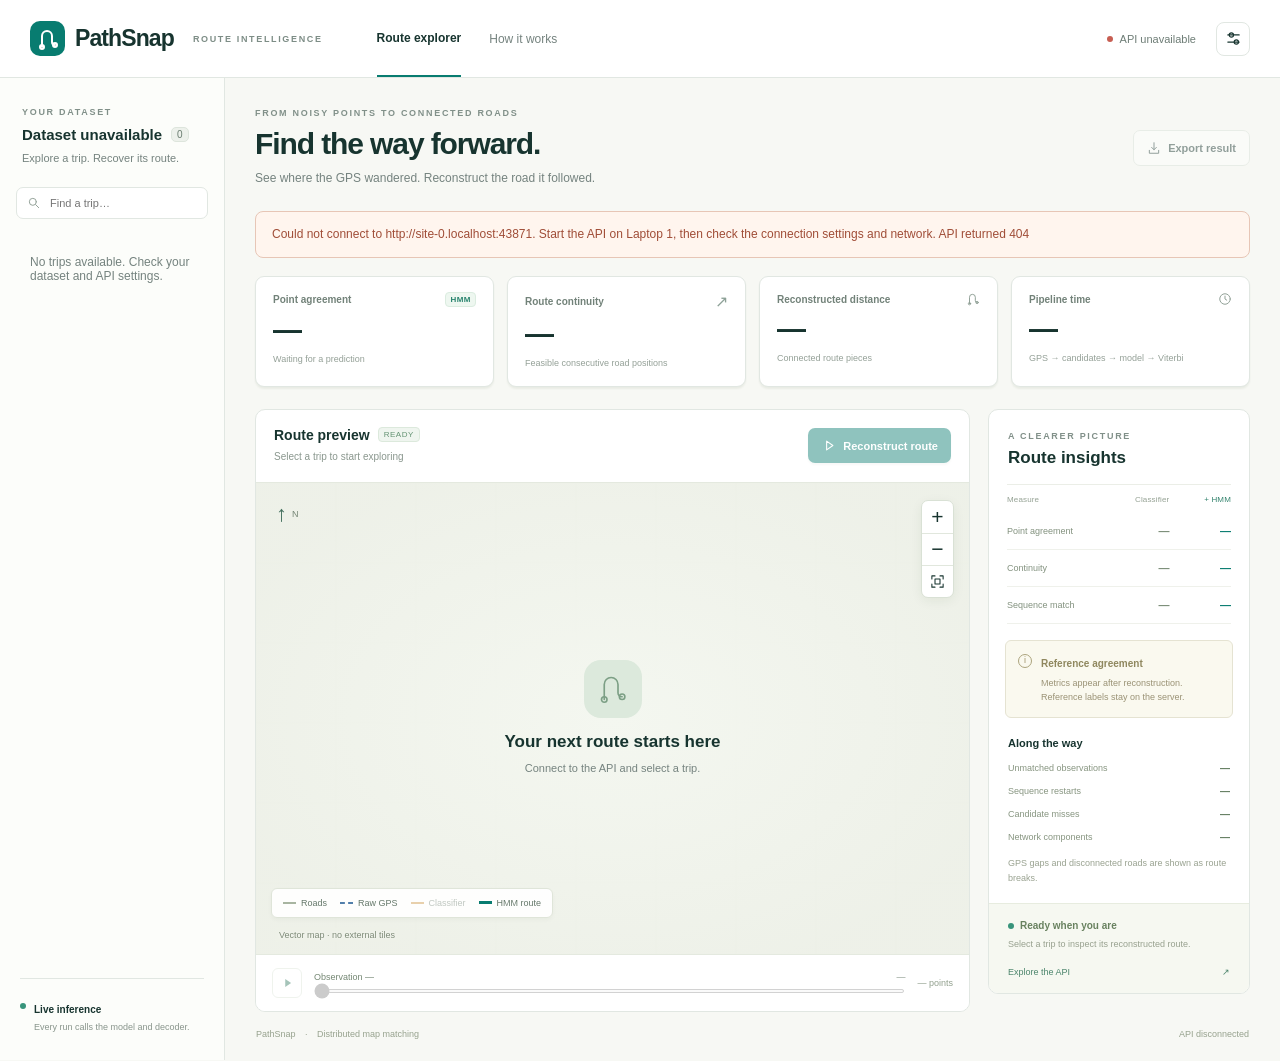
==== ui/index.html @ 2a078d58 "Initialize PathSnap project workspace" ====
<!doctype html>
<html lang="en">
<head>
  <meta charset="utf-8"><meta name="viewport" content="width=device-width,initial-scale=1">
  <meta name="description" content="PathSnap reconstructs road routes from noisy GPS observations.">
  <title>PathSnap · Route explorer</title>
  <link rel="icon" href="data:image/svg+xml,%3Csvg xmlns='http://www.w3.org/2000/svg' viewBox='0 0 40 40'%3E%3Crect width='40' height='40' rx='10' fill='%230b776f'/%3E%3Cpath d='M11 29V18a7 7 0 0 1 14 0v5a4 4 0 0 0 4 4' fill='none' stroke='white' stroke-width='4'/%3E%3C/svg%3E">
  <link rel="stylesheet" href="styles.css">
  <script src="app.js" defer></script>
</head>
<body>
<svg class="symbols" xmlns="http://www.w3.org/2000/svg"><defs>
  <symbol id="i-route" viewBox="0 0 24 24"><path d="M6 20V9a5 5 0 0 1 10 0v6a3 3 0 0 0 3 3"/><circle cx="6" cy="20" r="2"/><circle cx="19" cy="18" r="2"/></symbol>
  <symbol id="i-play" viewBox="0 0 24 24"><path d="m9 5 10 7-10 7Z"/></symbol>
  <symbol id="i-fit" viewBox="0 0 24 24"><path d="M8 3H3v5m13-5h5v5M3 16v5h5m8 0h5v-5M8 8h8v8H8Z"/></symbol>
  <symbol id="i-down" viewBox="0 0 24 24"><path d="M12 3v12m-4-4 4 4 4-4M4 16v5h16v-5"/></symbol>
  <symbol id="i-settings" viewBox="0 0 24 24"><path d="M4 7h16M4 17h16"/><circle cx="9" cy="7" r="3"/><circle cx="16" cy="17" r="3"/></symbol>
  <symbol id="i-arrow" viewBox="0 0 24 24"><path d="M5 12h14m-5-5 5 5-5 5"/></symbol>
  <symbol id="i-search" viewBox="0 0 24 24"><circle cx="10" cy="10" r="6"/><path d="m15 15 5 5"/></symbol>
  <symbol id="i-clock" viewBox="0 0 24 24"><circle cx="12" cy="12" r="9"/><path d="M12 7v5l3 2"/></symbol>
  <symbol id="i-pin" viewBox="0 0 24 24"><path d="M19 10c0 5-7 11-7 11S5 15 5 10a7 7 0 0 1 14 0Z"/><circle cx="12" cy="10" r="2"/></symbol>
</defs></svg>
<header class="topbar">
  <a class="brand" href="./" aria-label="PathSnap home"><span class="brand-mark"><svg><use href="#i-route"/></svg></span>PathSnap<span class="brand-tag">ROUTE INTELLIGENCE</span></a>
  <nav aria-label="Main navigation"><span class="nav-current">Route explorer</span><button class="text-button" id="how-button">How it works</button></nav>
  <div class="header-right"><span class="connection" id="connection"><i></i>Connecting</span><button class="icon-button" id="settings-button" aria-label="API connection settings"><svg><use href="#i-settings"/></svg></button></div>
</header>
<div class="app-shell">
  <aside class="sidebar">
    <div class="sidebar-top"><div class="eyebrow">YOUR DATASET</div><div class="sidebar-title"><h2 id="partition-title">Student testing</h2><span class="count-pill" id="trip-count">—</span></div><p>Explore a trip. Recover its route.</p></div>
    <label class="search"><svg><use href="#i-search"/></svg><input id="trip-search" type="search" placeholder="Find a trip…" aria-label="Find a trip"></label>
    <div class="trip-list" id="trip-list" aria-label="Trips"><div class="list-empty">Connecting to the API…</div></div>
    <div class="sidebar-bottom"><span class="tiny-dot"></span><div><strong>Live inference</strong><p>Every run calls the model and decoder.</p></div></div>
  </aside>
  <main>
    <div class="page-heading"><div><div class="eyebrow">FROM NOISY POINTS TO CONNECTED ROADS</div><h1>Find the way forward.</h1><p>See where the GPS wandered. Reconstruct the road it followed.</p></div><button class="secondary" id="export-button" disabled><svg><use href="#i-down"/></svg>Export result</button></div>
    <div class="mobile-trip"><label for="trip-select">Trip</label><select id="trip-select"></select></div>
    <div class="error-banner" id="error" role="alert" hidden></div>
    <section class="stats-grid" aria-label="Trip metrics">
      <article class="stat"><div class="stat-label">Point agreement <span class="stat-tag">HMM</span></div><div class="stat-value" id="metric-accuracy">—</div><div class="stat-note" id="metric-accuracy-note">Waiting for a prediction</div></article>
      <article class="stat"><div class="stat-label">Route continuity <span class="metric-icon">↗</span></div><div class="stat-value" id="metric-continuity">—</div><div class="stat-note">Feasible consecutive road positions</div></article>
      <article class="stat"><div class="stat-label">Reconstructed distance <svg><use href="#i-route"/></svg></div><div class="stat-value" id="metric-distance">—</div><div class="stat-note" id="metric-distance-note">Connected route pieces</div></article>
      <article class="stat"><div class="stat-label">Pipeline time <svg><use href="#i-clock"/></svg></div><div class="stat-value" id="metric-time">—</div><div class="stat-note">GPS → candidates → model → Viterbi</div></article>
    </section>
    <section class="workspace">
      <div class="map-panel">
        <div class="panel-heading"><div><div class="map-title"><h2 id="map-title">Route preview</h2><span class="chip" id="map-chip">READY</span></div><p id="map-subtitle">Select a trip to start exploring</p></div><button class="primary" id="run-button" disabled><svg><use href="#i-play"/></svg><span>Reconstruct route</span></button></div>
        <div class="map-area" id="map-area">
          <canvas id="map" tabindex="0" aria-label="Interactive route map. Drag to pan. Use mouse wheel or plus and minus buttons to zoom. Arrow keys pan; plus and minus keys zoom."></canvas>
          <div class="map-empty" id="map-empty"><span class="empty-mark"><svg><use href="#i-route"/></svg></span><h3>Your next route starts here</h3><p>Connect to the API and select a trip.</p></div>
          <div class="map-controls"><button aria-label="Zoom in" id="zoom-in">+</button><button aria-label="Zoom out" id="zoom-out">−</button><button aria-label="Fit route to view" id="fit-button"><svg><use href="#i-fit"/></svg></button></div>
          <div class="north"><span>↑</span>N</div>
          <div class="map-legend"><label><input id="layer-roads" type="checkbox" checked><span class="legend-line roads"></span>Roads</label><label><input id="layer-gps" type="checkbox" checked><span class="legend-line gps"></span>Raw GPS</label><label><input id="layer-classifier" type="checkbox"><span class="legend-line classifier"></span>Classifier</label><label><input id="layer-hmm" type="checkbox" checked><span class="legend-line hmm"></span>HMM route</label></div>
          <div class="map-scale" id="map-scale">Vector map · no external tiles</div><div class="map-tooltip" id="map-tooltip" hidden></div>
          <div class="busy-overlay" id="busy" hidden><div class="spinner"></div><strong>Reconstructing the route</strong><span>Matching GPS observations to the road network…</span></div>
        </div>
        <div class="timeline"><button class="play-toggle" id="play-button" aria-label="Play trajectory" disabled><svg><use href="#i-play"/></svg></button><div class="timeline-body"><div class="timeline-label"><strong id="observation-label">Observation —</strong><span id="observation-time">—</span></div><input id="timeline" type="range" min="0" max="0" value="0" aria-label="GPS observation" disabled></div><span class="timeline-total" id="timeline-total">— points</span></div>
      </div>
      <aside class="insights">
        <div class="insight-heading"><div class="eyebrow">A CLEARER PICTURE</div><h2>Route insights</h2></div>
        <div class="comparison-heading"><span>Measure</span><span>Classifier</span><span>+ HMM</span></div>
        <div class="comparison-row"><span>Point agreement</span><strong id="compare-classifier">—</strong><strong id="compare-hmm">—</strong></div>
        <div class="comparison-row"><span>Continuity</span><strong id="continuity-classifier">—</strong><strong id="continuity-hmm">—</strong></div>
        <div class="comparison-row"><span>Sequence match</span><strong id="sequence-classifier">—</strong><strong id="sequence-hmm">—</strong></div>
        <div class="label-notice" id="label-notice"><span class="notice-icon">i</span><div><strong>Reference agreement</strong><p id="label-notice-text">Metrics appear after reconstruction. Reference labels stay on the server.</p></div></div>
        <div class="quality"><h3>Along the way</h3><div><span>Unmatched observations</span><strong id="unmatched">—</strong></div><div><span>Sequence restarts</span><strong id="resets">—</strong></div><div><span>Candidate misses</span><strong id="miss-rate">—</strong></div><div><span>Network components</span><strong id="components">—</strong></div><p id="break-notice">GPS gaps and disconnected roads are shown as route breaks.</p></div>
        <div class="run-info"><div><span class="tiny-dot"></span><strong id="run-state">Ready when you are</strong></div><p id="run-info-text">Select a trip to inspect its reconstructed route.</p><a id="api-docs" href="/docs" target="_blank" rel="noopener">Explore the API <span>↗</span></a></div>
      </aside>
    </section>
    <footer><span>PathSnap <b>·</b> Distributed map matching</span><span id="footer-mode">Development dataset · server-side references</span></footer>
  </main>
</div>
<dialog id="settings-dialog"><form id="settings-form"><div class="eyebrow">TWO LAPTOPS. ONE ROUTE.</div><h2>Connect to your API</h2><p>Enter the address of Laptop 1. Keep the API running there while using this interface on Laptop 2.</p><label for="api-url">API address</label><input id="api-url" type="url" required placeholder="http://192.168.1.10:8000"><p class="dialog-help">For a local run, use http://127.0.0.1:8000.</p><div class="dialog-actions"><button type="button" class="secondary" id="settings-cancel">Cancel</button><button type="submit" class="primary">Connect <svg><use href="#i-arrow"/></svg></button></div></form></dialog>
<dialog id="how-dialog"><div class="eyebrow">THE PATHSNAP PIPELINE</div><h2>A route is more than a nearest road.</h2><p>GPS measurements can drift onto parallel streets or jump between disconnected roads. PathSnap considers nearby road positions, scores them with a trained classifier, then uses directed road connectivity and movement to reconstruct a coherent sequence.</p><ol><li><strong>Find candidates</strong><span>Nearby directed road segments for each GPS point.</span></li><li><strong>Score the fit</strong><span>Distance, direction, motion and road context.</span></li><li><strong>Connect the route</strong><span>HMM/Viterbi balances those scores with feasible travel.</span></li></ol><p>Large gaps and impossible transitions create visible breaks. Aggregate reference metrics are computed separately on the server.</p><button class="primary" id="how-close">Back to exploring <svg><use href="#i-arrow"/></svg></button></dialog>
<div class="sr-only" id="live-status" aria-live="polite"></div>
</body></html>
---- ui/styles.css ----
:root{--ink:#17342f;--muted:#75837f;--teal:#087c70;--teal-light:#eaf4f0;--border:#e1e7e2;--paper:#f7f8f4;--blue:#527fab;--amber:#c98d34;font-family:Inter,"Segoe UI",Arial,sans-serif;color:var(--ink);background:var(--paper);font-synthesis:none}
*{box-sizing:border-box}body{margin:0}button,input,select{font:inherit}button,a,input,select{-webkit-tap-highlight-color:transparent}button{cursor:pointer}button:disabled{opacity:.45;cursor:default}button:focus-visible,a:focus-visible,input:focus-visible,select:focus-visible,canvas:focus-visible{outline:3px solid #26a79e;outline-offset:3px}svg{width:20px;height:20px;fill:none;stroke:currentColor;stroke-width:1.7;stroke-linecap:round;stroke-linejoin:round;flex-shrink:0}.symbols{display:none}a{color:inherit;text-decoration:none}button{border:0;background:none;color:inherit}h1,h2,h3,p{margin:0}h2{font-size:16px}p{line-height:1.6}.topbar{height:78px;display:flex;align-items:center;gap:54px;padding:0 30px;background:#fff;border-bottom:1px solid var(--border)}.brand{display:flex;align-items:center;gap:10px;font-size:23px;font-weight:750;letter-spacing:-.9px}.brand-mark{width:35px;height:35px;border-radius:10px;background:var(--teal);color:#fff;display:grid;place-items:center}.brand-mark svg{width:24px;height:24px;stroke-width:2}.brand-tag{font-size:9px;letter-spacing:1.65px;color:#7d8d86;font-weight:650;margin-left:9px}.topbar nav{height:100%;display:flex;align-items:center;gap:28px;font-size:12px}.nav-current{align-self:stretch;display:flex;align-items:center;border-bottom:2px solid var(--teal);font-weight:650}.text-button{color:var(--muted);padding:10px 0}.header-right{margin-left:auto;display:flex;align-items:center;gap:20px}.connection{display:flex;align-items:center;gap:7px;color:#6e7d76;font-size:11px}.connection i,.tiny-dot{width:6px;height:6px;display:inline-block;border-radius:50%;background:#93a09b;flex-shrink:0}.connection.online i,.tiny-dot{background:#38947b}.connection.offline i{background:#c75e52}.icon-button{border:1px solid var(--border);border-radius:8px;width:34px;height:34px;display:grid;place-items:center}.icon-button svg{width:17px;height:17px}.app-shell{display:flex;min-height:calc(100vh - 78px)}.sidebar{width:225px;flex-shrink:0;background:#fcfdfa;border-right:1px solid var(--border);display:flex;flex-direction:column}.sidebar-top{padding:29px 22px 19px}.eyebrow{font-size:9px;letter-spacing:1.7px;font-weight:650;color:#819089}.sidebar-title{display:flex;align-items:center;gap:9px;margin-top:9px}.sidebar-title h2{font-size:15px}.count-pill{font-size:10px;background:#edf1eb;border:1px solid #dde5dc;border-radius:5px;padding:1px 5px;color:#6a7d70}.sidebar-top p{font-size:11px;color:var(--muted);margin-top:7px}.search{margin:0 16px 16px;display:flex;align-items:center;gap:7px;border:1px solid var(--border);border-radius:7px;padding:8px 10px;background:#fff}.search svg{width:14px;height:14px;color:#94a299}.search input{border:0;outline:0;width:100%;min-width:0;background:transparent;font-size:11px;color:var(--ink)}.trip-list{padding:0 10px 18px;max-height:calc(100vh - 335px);overflow-y:auto;scrollbar-width:thin}.trip-button{display:flex;align-items:center;text-align:left;width:100%;padding:12px 11px;border-radius:8px;margin-bottom:5px;border:1px solid transparent;gap:10px}.trip-button:hover{background:#f0f4ed}.trip-button.selected{background:#e7f1e9;border-color:#d5e5d7}.trip-number{width:31px;height:33px;border:1px solid #dce5db;border-radius:7px;display:grid;place-items:center;font-size:11px;color:#7b8d80;background:#f6f8f2}.selected .trip-number{color:#10776a;border-color:#c0d8c3;background:#f4fbf4}.trip-text{display:flex;flex-direction:column;gap:4px}.trip-text strong{font-size:12px;font-weight:650}.trip-text span{font-size:9px;color:#89958c}.trip-arrow{margin-left:auto;color:#53856e;font-size:15px}.sidebar-bottom{margin:auto 20px 25px;padding-top:20px;border-top:1px solid var(--border);display:flex;gap:8px;align-items:flex-start}.sidebar-bottom .tiny-dot{margin-top:4px}.sidebar-bottom strong{font-size:10px}.sidebar-bottom p{font-size:9px;color:#89958c;margin-top:3px}.list-empty{padding:20px;font-size:12px;color:var(--muted)}main{padding:30px 30px 0;flex:1;min-width:0;max-width:1900px}.page-heading{display:flex;align-items:center;justify-content:space-between;gap:20px;margin-bottom:23px}.page-heading h1{font-size:30px;letter-spacing:-1.1px;font-weight:620;line-height:1.3;margin:6px 0}.page-heading p{font-size:12px;color:var(--muted)}.primary,.secondary{display:inline-flex;align-items:center;justify-content:center;gap:7px;border-radius:7px;padding:10px 13px;font-size:11px;font-weight:600;white-space:nowrap}.primary{background:var(--teal);color:white;box-shadow:0 2px 2px #103a2510}.primary:hover:not(:disabled){background:#07695e}.primary svg{width:15px;height:15px}.secondary{background:#fff;border:1px solid #d8e1d8}.secondary svg{width:14px;height:14px}.secondary:hover:not(:disabled){background:#f0f5ee}.stats-grid{display:grid;grid-template-columns:repeat(4,minmax(0,1fr));gap:13px;margin-bottom:22px}.stat{background:white;border:1px solid var(--border);border-radius:9px;padding:15px 17px;box-shadow:0 2px 2px #203d1710}.stat-label{display:flex;align-items:center;justify-content:space-between;font-size:10px;font-weight:550;color:#728279;gap:5px}.stat-label svg{width:14px;height:14px;color:#91a197}.stat-tag{font-size:8px;letter-spacing:.5px;color:#27836d;background:#eef7f0;border:1px solid #dbece0;border-radius:4px;padding:2px 4px}.stat-value{font-size:29px;letter-spacing:-1px;font-weight:600;margin-top:7px;min-height:35px}.stat-value small{font-size:13px;font-weight:450;letter-spacing:0;margin-left:3px;color:#84938a}.stat-note{font-size:9px;line-height:1.5;color:#94a097;margin-top:4px}.metric-icon{font-size:16px;color:#8da197}.workspace{display:grid;grid-template-columns:minmax(0,1fr) 262px;gap:18px;align-items:start}.map-panel{background:#fff;border:1px solid var(--border);border-radius:10px;overflow:hidden}.panel-heading{display:flex;justify-content:space-between;align-items:center;padding:17px 18px;gap:10px}.map-title{display:flex;align-items:center;gap:8px}.map-title h2{font-size:14px;font-weight:650}.chip{font-size:8px;letter-spacing:.5px;background:#eff5ef;color:#659474;border:1px solid #dce9dc;border-radius:4px;padding:2px 5px}.panel-heading p{font-size:10px;margin-top:6px;color:#8a978e}.map-area{height:max(365px,calc(100vh - 427px));min-height:365px;max-height:720px;position:relative;background:#edf0e9;overflow:hidden;border-block:1px solid #e4e9df}#map{width:100%;height:100%;display:block;cursor:grab;touch-action:none}#map.dragging{cursor:grabbing}.map-empty{position:absolute;inset:0;display:flex;align-items:center;justify-content:center;flex-direction:column;background:radial-gradient(ellipse at center,#f4f7f0 0%,#eef1e8bb 80%);pointer-events:none}.empty-mark{display:grid;place-items:center;width:58px;height:58px;background:#dce9dc;color:#7c9f85;border-radius:17px;margin-bottom:14px}.empty-mark svg{width:33px;height:33px;stroke-width:1.2}.map-empty h3{font-size:17px;font-weight:550}.map-empty p{font-size:11px;color:var(--muted);margin-top:8px}.map-controls{position:absolute;right:15px;top:17px;background:#fff;border:1px solid #d9e1d5;border-radius:7px;box-shadow:0 3px 12px #233e1710;display:flex;flex-direction:column}.map-controls button{width:31px;height:32px;font-size:21px;display:grid;place-items:center}.map-controls button+button{border-top:1px solid #e1e7dd}.map-controls button svg{width:15px;height:15px}.north{position:absolute;top:18px;left:20px;display:flex;align-items:center;gap:4px;font-size:9px;letter-spacing:1px;color:#748574}.north span{font-size:22px;color:#426f5d}.map-legend{position:absolute;left:15px;bottom:36px;display:flex;gap:13px;flex-wrap:wrap;background:#ffffffed;padding:9px 11px;border:1px solid #dfe5d9;border-radius:6px;box-shadow:0 2px 4px #233e1509}.map-legend label{display:flex;align-items:center;gap:5px;font-size:9px;color:#65786a;cursor:pointer}.map-legend input{position:absolute;width:1px;height:1px;opacity:0}.map-legend label:has(input:not(:checked)){opacity:.4}.map-legend label:has(input:focus-visible){outline:2px solid var(--teal);outline-offset:4px}.legend-line{width:13px;border-top:2px solid var(--teal);display:inline-block}.legend-line.roads{border-color:#a8b5a1}.legend-line.gps{border-color:var(--blue);border-top-style:dashed}.legend-line.classifier{border-color:var(--amber)}.legend-line.hmm{border-width:3px}.map-scale{position:absolute;bottom:12px;left:19px;font-size:9px;color:#7d8a77;text-shadow:0 0 4px #fff;background:#eff3e9a0;border-radius:3px;padding:2px 4px}.map-tooltip{position:absolute;pointer-events:none;background:#fff;padding:10px 12px;border-radius:6px;box-shadow:0 3px 15px #1233;border:1px solid #d9e1d5;font-size:10px;line-height:1.6;white-space:nowrap;color:#526d5c}.map-tooltip strong{color:var(--ink)}.busy-overlay{position:absolute;inset:0;background:#f5f8f0dd;backdrop-filter:blur(3px);display:flex;flex-direction:column;align-items:center;justify-content:center;gap:13px;font-size:13px}.busy-overlay span{font-size:11px;color:var(--muted)}.spinner{width:29px;height:29px;border:2px solid #d5e5d7;border-top-color:var(--teal);border-radius:50%;animation:spin .8s linear infinite}@keyframes spin{to{transform:rotate(360deg)}}[hidden]{display:none!important}.timeline{display:flex;align-items:center;gap:12px;padding:13px 16px;background:#fff}.play-toggle{border:1px solid #dce5d9;border-radius:6px;width:30px;height:30px;color:#397e65;display:grid;place-items:center}.play-toggle svg{width:14px;height:14px;fill:currentColor;stroke-width:0}.timeline-body{flex:1;min-width:0}.timeline-label{font-size:9px;display:flex;justify-content:space-between;gap:10px;color:#8f9c90}.timeline-label strong{font-weight:500;color:#748773}.timeline input{height:4px;accent-color:#3d8c71;width:100%;margin:7px 0 0;display:block}.timeline-total{font-size:9px;color:#92a08e;white-space:nowrap}.insights{border:1px solid var(--border);border-radius:10px;background:#fff;overflow:hidden}.insight-heading{padding:21px 19px 16px}.insight-heading h2{margin-top:7px;font-size:17px;font-weight:600}.comparison-heading,.comparison-row{display:grid;grid-template-columns:1.4fr .8fr .8fr;gap:4px;margin:0 18px;align-items:center}.comparison-heading{font-size:8px;letter-spacing:.15px;color:#94a193;padding:10px 0 9px;border-top:1px solid #ebeee7}.comparison-heading span:not(:first-child),.comparison-row strong{text-align:right}.comparison-heading span:last-child{color:#34846e}.comparison-row{padding:12px 0;border-bottom:1px solid #eff1eb;font-size:9px;color:#83927f}.comparison-row strong{font-size:11px;font-weight:550;color:#7b8d78}.comparison-row strong:last-child{color:var(--teal)}.label-notice{display:flex;align-items:flex-start;gap:9px;padding:12px;margin:16px 16px 19px;border:1px solid #e5e3d2;background:#faf9ef;border-radius:6px}.notice-icon{width:14px;height:14px;flex-shrink:0;border:1px solid #aca47d;border-radius:50%;font-size:9px;text-align:center;color:#9f956b;margin-top:1px}.label-notice strong{font-size:10px;font-weight:550;color:#8f875e}.label-notice p{font-size:9px;color:#9a9275;line-height:1.6;margin-top:5px}.quality{padding:0 19px 17px}.quality h3{font-size:11px;font-weight:600;margin-bottom:14px}.quality>div{display:flex;align-items:center;justify-content:space-between;gap:10px;margin:12px 0;font-size:9px;color:#879580}.quality strong{font-weight:550;color:#657f62;font-size:10px}.quality p{font-size:9px;color:#99a290;line-height:1.7;margin-top:13px}.run-info{background:#f6f8f1;border-top:1px solid #e7ecdf;padding:16px 19px}.run-info>div{display:flex;align-items:center;gap:6px}.run-info strong{font-size:10px;font-weight:550;color:#68815f}.run-info p{font-size:9px;color:#98a18f;overflow-wrap:anywhere;margin-top:6px;line-height:1.7}.run-info a{font-size:9px;color:#4c856c;display:flex;align-items:center;justify-content:space-between;margin-top:14px}footer{font-size:9px;color:#97a28e;display:flex;justify-content:space-between;padding:17px 1px 21px;gap:20px}footer b{padding:0 7px;font-weight:400}.error-banner{font-size:12px;color:#a04d37;border:1px solid #e7c6b6;background:#fff5ee;padding:13px 16px;border-radius:8px;margin-bottom:18px;line-height:1.6}.mobile-trip{display:none}dialog{border:1px solid #d9e1d4;border-radius:15px;padding:30px;max-width:470px;width:calc(100% - 36px);color:var(--ink);box-shadow:0 20px 100px #142b2526}dialog::backdrop{background:#102d2866;backdrop-filter:blur(4px)}dialog h2{font-size:24px;letter-spacing:-.6px;margin-top:9px;line-height:1.3}dialog p{font-size:12px;color:var(--muted);margin:14px 0 20px}dialog label{display:block;font-size:12px;font-weight:600;margin-bottom:8px}dialog input{width:100%;padding:12px;border:1px solid #cad8c8;border-radius:7px;font-size:13px;color:var(--ink)}dialog .dialog-help{font-size:10px;margin-top:8px}.dialog-actions{display:flex;justify-content:flex-end;gap:10px;margin-top:23px}dialog ol{padding-left:23px;margin:20px 0;display:flex;flex-direction:column;gap:18px;font-size:12px;color:#43866d}dialog li strong{display:block;color:var(--ink)}dialog li span{display:block;color:var(--muted);font-size:11px;margin-top:5px}.sr-only{position:absolute;width:1px;height:1px;overflow:hidden;clip:rect(0,0,0,0)}
@media(min-width:1700px){main{padding:35px 40px 0}.sidebar{width:250px}.workspace{grid-template-columns:minmax(0,1fr) 295px}.map-area{min-height:510px}.stat{padding:20px}.stat-value{font-size:34px}}
@media(max-width:1200px){.topbar{gap:30px;padding:0 22px}.brand-tag{display:none}.sidebar{width:193px}.sidebar-top{padding:25px 17px 17px}main{padding:25px 22px 0}.workspace{grid-template-columns:minmax(0,1fr) 235px;gap:12px}.stats-grid{gap:10px}.stat{padding:13px 12px}.stat-label{font-size:9px}.stat-note{font-size:8px}.page-heading h1{font-size:27px}.map-legend{gap:9px;max-width:calc(100% - 30px)}.comparison-heading,.comparison-row{margin-inline:14px}.map-area{min-height:390px}.panel-heading .primary{font-size:10px;padding:9px}.insight-heading,.quality{padding-inline:16px}}
@media(max-width:1000px){.workspace{grid-template-columns:minmax(0,1fr)}.insights{display:grid;grid-template-columns:1fr 1fr;padding:0 8px}.insight-heading{grid-column:1/-1}.comparison-heading,.comparison-row{grid-column:1}.comparison-heading{grid-row:2}.comparison-row:nth-of-type(3){grid-row:3}.comparison-row:nth-of-type(4){grid-row:4}.comparison-row:nth-of-type(5){grid-row:5}.label-notice{grid-column:1;grid-row:6}.quality{grid-column:2;grid-row:2/6;padding-top:10px}.run-info{grid-column:2;grid-row:6;margin-bottom:15px;border-radius:6px;border:1px solid #e7ecdf}.map-area{height:430px;min-height:350px}.stat-note{font-size:9px}.page-heading{align-items:flex-start}.page-heading .secondary{margin-top:22px}.sidebar{width:180px}.sidebar-title h2{font-size:13px}.topbar nav{gap:20px}.topbar{gap:22px}.trip-list{max-height:calc(100vh - 330px)}}
@media(max-width:730px){.topbar{height:64px;padding:0 17px}.brand{font-size:21px}.brand-mark{width:31px;height:31px}.topbar nav{display:none}.connection{font-size:10px}.header-right{gap:13px}.sidebar{display:none}main{padding:22px 16px 0}.page-heading{margin-bottom:15px}.page-heading h1{font-size:26px}.page-heading p{font-size:11px;max-width:255px}.page-heading .eyebrow{font-size:8px;max-width:230px;line-height:1.6;letter-spacing:1.3px}.page-heading .secondary{font-size:0;padding:10px;margin-top:22px}.page-heading .secondary svg{width:16px;height:16px}.mobile-trip{display:flex;gap:15px;align-items:center;margin-bottom:17px;font-size:12px}.mobile-trip select{flex:1;border:1px solid var(--border);background:white;padding:10px;color:var(--ink);border-radius:7px}.stats-grid{grid-template-columns:repeat(2,minmax(0,1fr));gap:10px;margin-bottom:17px}.stat{padding:13px 14px}.stat-value{font-size:28px}.stat-label{font-size:10px}.stat-note{font-size:8px}.map-area{height:420px;min-height:360px}.panel-heading{padding:15px 12px}.panel-heading .primary{padding:9px;font-size:9px}.panel-heading .primary svg{width:12px}.map-title h2{font-size:13px}.panel-heading p{font-size:9px}.map-legend{bottom:36px;gap:10px;padding:9px}.map-legend label{font-size:8px}.timeline{padding:12px}.timeline-total{display:none}.insights{grid-template-columns:1fr 1fr}.label-notice,.run-info{margin:12px 8px}.run-info{padding:12px}.label-notice{padding:10px}.quality{padding-inline:11px}.quality>div{font-size:8px}.comparison-row{font-size:8px}.comparison-row strong{font-size:10px}.comparison-heading{font-size:7px}footer{font-size:8px;padding-bottom:18px}footer span:last-child{max-width:160px;text-align:right}.map-tooltip{font-size:9px}}
@media(prefers-reduced-motion:reduce){*{scroll-behavior:auto!important}.spinner{animation-duration:1.8s}}
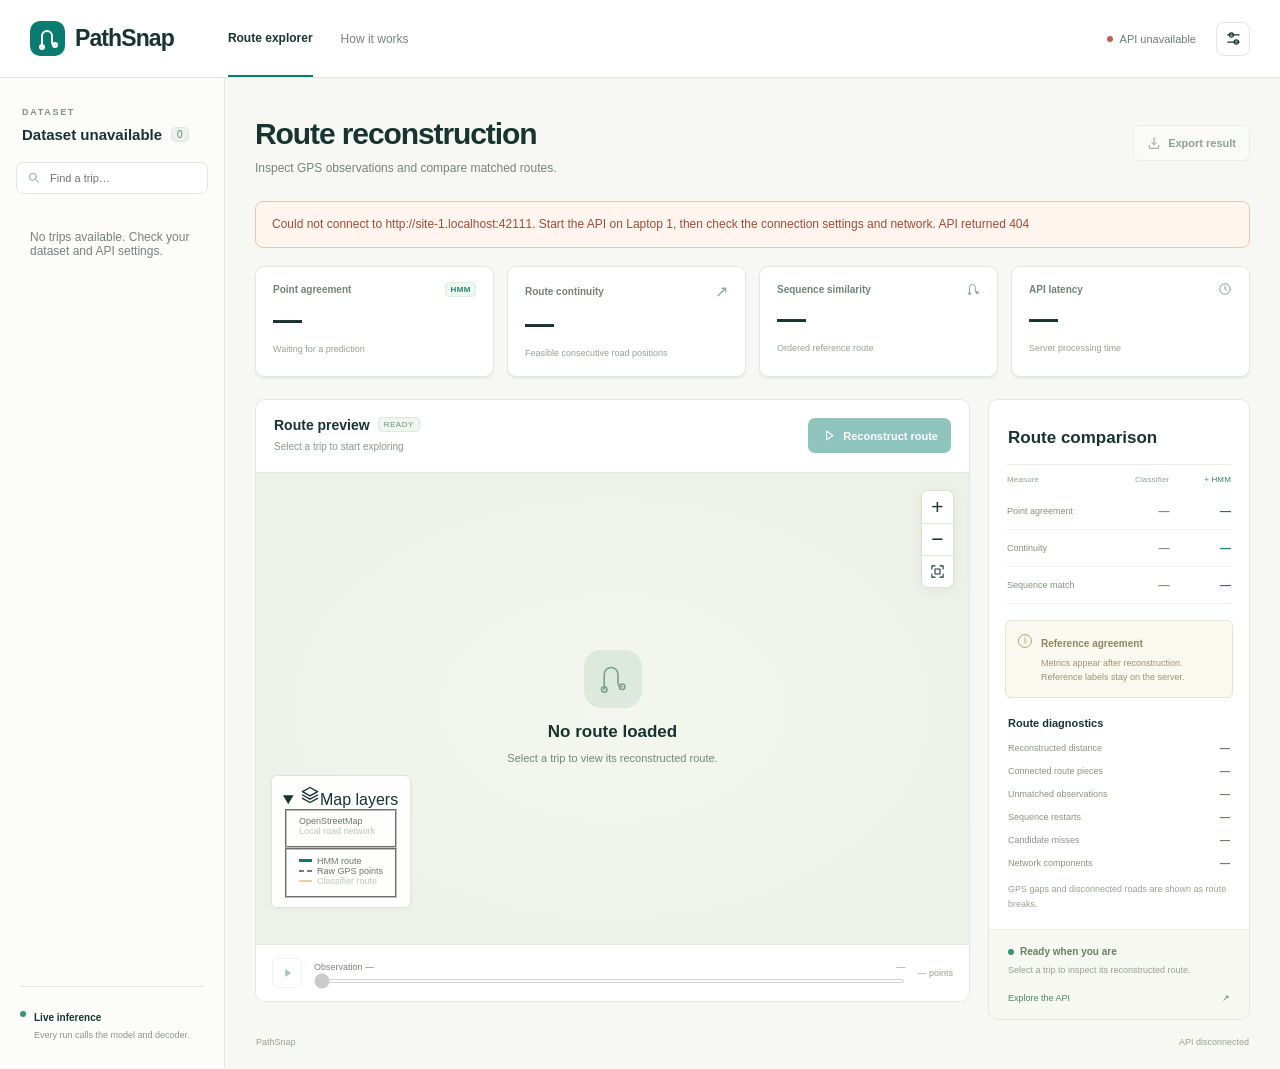
==== commit c72d9640: "ui: update ui/index.html user interface layout" ====
--- a/ui/index.html
+++ b/ui/index.html
@@ -6,6 +6,7 @@
   <title>PathSnap · Route explorer</title>
   <link rel="icon" href="data:image/svg+xml,%3Csvg xmlns='http://www.w3.org/2000/svg' viewBox='0 0 40 40'%3E%3Crect width='40' height='40' rx='10' fill='%230b776f'/%3E%3Cpath d='M11 29V18a7 7 0 0 1 14 0v5a4 4 0 0 0 4 4' fill='none' stroke='white' stroke-width='4'/%3E%3C/svg%3E">
   <link rel="stylesheet" href="styles.css">
+  <script src="street-tiles.js" defer></script>
   <script src="app.js" defer></script>
 </head>
 <body>
@@ -19,55 +20,79 @@
   <symbol id="i-search" viewBox="0 0 24 24"><circle cx="10" cy="10" r="6"/><path d="m15 15 5 5"/></symbol>
   <symbol id="i-clock" viewBox="0 0 24 24"><circle cx="12" cy="12" r="9"/><path d="M12 7v5l3 2"/></symbol>
   <symbol id="i-pin" viewBox="0 0 24 24"><path d="M19 10c0 5-7 11-7 11S5 15 5 10a7 7 0 0 1 14 0Z"/><circle cx="12" cy="10" r="2"/></symbol>
+  <symbol id="i-layers" viewBox="0 0 24 24"><path d="m12 3 9 5-9 5-9-5Zm-9 9 9 5 9-5M3 16l9 5 9-5"/></symbol>
 </defs></svg>
 <header class="topbar">
-  <a class="brand" href="./" aria-label="PathSnap home"><span class="brand-mark"><svg><use href="#i-route"/></svg></span>PathSnap<span class="brand-tag">ROUTE INTELLIGENCE</span></a>
+  <a class="brand" href="./" aria-label="PathSnap home"><span class="brand-mark"><svg><use href="#i-route"/></svg></span>PathSnap</a>
   <nav aria-label="Main navigation"><span class="nav-current">Route explorer</span><button class="text-button" id="how-button">How it works</button></nav>
   <div class="header-right"><span class="connection" id="connection"><i></i>Connecting</span><button class="icon-button" id="settings-button" aria-label="API connection settings"><svg><use href="#i-settings"/></svg></button></div>
 </header>
 <div class="app-shell">
   <aside class="sidebar">
-    <div class="sidebar-top"><div class="eyebrow">YOUR DATASET</div><div class="sidebar-title"><h2 id="partition-title">Student testing</h2><span class="count-pill" id="trip-count">—</span></div><p>Explore a trip. Recover its route.</p></div>
+    <div class="sidebar-top"><div class="eyebrow">DATASET</div><div class="sidebar-title"><h2 id="partition-title">Student testing</h2><span class="count-pill" id="trip-count">—</span></div></div>
     <label class="search"><svg><use href="#i-search"/></svg><input id="trip-search" type="search" placeholder="Find a trip…" aria-label="Find a trip"></label>
     <div class="trip-list" id="trip-list" aria-label="Trips"><div class="list-empty">Connecting to the API…</div></div>
     <div class="sidebar-bottom"><span class="tiny-dot"></span><div><strong>Live inference</strong><p>Every run calls the model and decoder.</p></div></div>
   </aside>
   <main>
-    <div class="page-heading"><div><div class="eyebrow">FROM NOISY POINTS TO CONNECTED ROADS</div><h1>Find the way forward.</h1><p>See where the GPS wandered. Reconstruct the road it followed.</p></div><button class="secondary" id="export-button" disabled><svg><use href="#i-down"/></svg>Export result</button></div>
+    <div class="page-heading">
+      <div><h1>Route reconstruction</h1><p>Inspect GPS observations and compare matched routes.</p></div>
+      <div class="page-actions">
+        <div class="model-picker" id="model-picker" hidden>
+          <label for="model-select">Classifier</label>
+          <select id="model-select"></select>
+        </div>
+        <button class="secondary" id="export-button" aria-label="Export result" disabled><svg><use href="#i-down"/></svg>Export result</button>
+      </div>
+    </div>
     <div class="mobile-trip"><label for="trip-select">Trip</label><select id="trip-select"></select></div>
     <div class="error-banner" id="error" role="alert" hidden></div>
     <section class="stats-grid" aria-label="Trip metrics">
       <article class="stat"><div class="stat-label">Point agreement <span class="stat-tag">HMM</span></div><div class="stat-value" id="metric-accuracy">—</div><div class="stat-note" id="metric-accuracy-note">Waiting for a prediction</div></article>
       <article class="stat"><div class="stat-label">Route continuity <span class="metric-icon">↗</span></div><div class="stat-value" id="metric-continuity">—</div><div class="stat-note">Feasible consecutive road positions</div></article>
-      <article class="stat"><div class="stat-label">Reconstructed distance <svg><use href="#i-route"/></svg></div><div class="stat-value" id="metric-distance">—</div><div class="stat-note" id="metric-distance-note">Connected route pieces</div></article>
-      <article class="stat"><div class="stat-label">Pipeline time <svg><use href="#i-clock"/></svg></div><div class="stat-value" id="metric-time">—</div><div class="stat-note">GPS → candidates → model → Viterbi</div></article>
+      <article class="stat"><div class="stat-label">Sequence similarity <svg><use href="#i-route"/></svg></div><div class="stat-value" id="metric-sequence">—</div><div class="stat-note">Ordered reference route</div></article>
+      <article class="stat"><div class="stat-label">API latency <svg><use href="#i-clock"/></svg></div><div class="stat-value" id="metric-time">—</div><div class="stat-note">Server processing time</div></article>
     </section>
     <section class="workspace">
       <div class="map-panel">
         <div class="panel-heading"><div><div class="map-title"><h2 id="map-title">Route preview</h2><span class="chip" id="map-chip">READY</span></div><p id="map-subtitle">Select a trip to start exploring</p></div><button class="primary" id="run-button" disabled><svg><use href="#i-play"/></svg><span>Reconstruct route</span></button></div>
         <div class="map-area" id="map-area">
+          <div class="map-tiles" id="map-tiles" aria-hidden="true" hidden></div>
           <canvas id="map" tabindex="0" aria-label="Interactive route map. Drag to pan. Use mouse wheel or plus and minus buttons to zoom. Arrow keys pan; plus and minus keys zoom."></canvas>
-          <div class="map-empty" id="map-empty"><span class="empty-mark"><svg><use href="#i-route"/></svg></span><h3>Your next route starts here</h3><p>Connect to the API and select a trip.</p></div>
+          <div class="map-empty" id="map-empty"><span class="empty-mark"><svg><use href="#i-route"/></svg></span><h3>No route loaded</h3><p>Select a trip to view its reconstructed route.</p></div>
           <div class="map-controls"><button aria-label="Zoom in" id="zoom-in">+</button><button aria-label="Zoom out" id="zoom-out">−</button><button aria-label="Fit route to view" id="fit-button"><svg><use href="#i-fit"/></svg></button></div>
-          <div class="north"><span>↑</span>N</div>
-          <div class="map-legend"><label><input id="layer-roads" type="checkbox" checked><span class="legend-line roads"></span>Roads</label><label><input id="layer-gps" type="checkbox" checked><span class="legend-line gps"></span>Raw GPS</label><label><input id="layer-classifier" type="checkbox"><span class="legend-line classifier"></span>Classifier</label><label><input id="layer-hmm" type="checkbox" checked><span class="legend-line hmm"></span>HMM route</label></div>
-          <div class="map-scale" id="map-scale">Vector map · no external tiles</div><div class="map-tooltip" id="map-tooltip" hidden></div>
+          <details class="map-legend" id="map-layers" open>
+            <summary><svg><use href="#i-layers"/></svg>Map layers</summary>
+            <fieldset><legend class="sr-only">Basemap</legend>
+              <label><input type="radio" name="basemap" value="street" checked>OpenStreetMap</label>
+              <label><input type="radio" name="basemap" value="local">Local road network</label>
+            </fieldset>
+            <fieldset><legend class="sr-only">Route overlays</legend>
+              <label><input id="layer-hmm" type="checkbox" checked><span class="legend-line hmm"></span>HMM route</label>
+              <label><input id="layer-gps" type="checkbox" checked><span class="legend-line gps"></span>Raw GPS points</label>
+              <label><input id="layer-classifier" type="checkbox"><span class="legend-line classifier"></span>Classifier route</label>
+            </fieldset>
+          </details>
+          <div class="map-scale" id="map-scale" hidden></div>
+          <div class="map-source" id="map-source" aria-live="polite" hidden></div>
+          <a class="map-attribution" id="map-attribution" href="https://www.openstreetmap.org/copyright" target="_blank" rel="noopener" hidden>© OpenStreetMap contributors</a>
+          <div class="map-tooltip" id="map-tooltip" hidden></div>
           <div class="busy-overlay" id="busy" hidden><div class="spinner"></div><strong>Reconstructing the route</strong><span>Matching GPS observations to the road network…</span></div>
         </div>
         <div class="timeline"><button class="play-toggle" id="play-button" aria-label="Play trajectory" disabled><svg><use href="#i-play"/></svg></button><div class="timeline-body"><div class="timeline-label"><strong id="observation-label">Observation —</strong><span id="observation-time">—</span></div><input id="timeline" type="range" min="0" max="0" value="0" aria-label="GPS observation" disabled></div><span class="timeline-total" id="timeline-total">— points</span></div>
       </div>
       <aside class="insights">
-        <div class="insight-heading"><div class="eyebrow">A CLEARER PICTURE</div><h2>Route insights</h2></div>
+        <div class="insight-heading"><h2>Route comparison</h2></div>
         <div class="comparison-heading"><span>Measure</span><span>Classifier</span><span>+ HMM</span></div>
         <div class="comparison-row"><span>Point agreement</span><strong id="compare-classifier">—</strong><strong id="compare-hmm">—</strong></div>
         <div class="comparison-row"><span>Continuity</span><strong id="continuity-classifier">—</strong><strong id="continuity-hmm">—</strong></div>
         <div class="comparison-row"><span>Sequence match</span><strong id="sequence-classifier">—</strong><strong id="sequence-hmm">—</strong></div>
         <div class="label-notice" id="label-notice"><span class="notice-icon">i</span><div><strong>Reference agreement</strong><p id="label-notice-text">Metrics appear after reconstruction. Reference labels stay on the server.</p></div></div>
-        <div class="quality"><h3>Along the way</h3><div><span>Unmatched observations</span><strong id="unmatched">—</strong></div><div><span>Sequence restarts</span><strong id="resets">—</strong></div><div><span>Candidate misses</span><strong id="miss-rate">—</strong></div><div><span>Network components</span><strong id="components">—</strong></div><p id="break-notice">GPS gaps and disconnected roads are shown as route breaks.</p></div>
+        <div class="quality"><h3>Route diagnostics</h3><div><span>Reconstructed distance</span><strong id="metric-distance">—</strong></div><div><span>Connected route pieces</span><strong id="route-pieces">—</strong></div><div><span>Unmatched observations</span><strong id="unmatched">—</strong></div><div><span>Sequence restarts</span><strong id="resets">—</strong></div><div><span>Candidate misses</span><strong id="miss-rate">—</strong></div><div><span>Network components</span><strong id="components">—</strong></div><p id="break-notice">GPS gaps and disconnected roads are shown as route breaks.</p></div>
         <div class="run-info"><div><span class="tiny-dot"></span><strong id="run-state">Ready when you are</strong></div><p id="run-info-text">Select a trip to inspect its reconstructed route.</p><a id="api-docs" href="/docs" target="_blank" rel="noopener">Explore the API <span>↗</span></a></div>
       </aside>
     </section>
-    <footer><span>PathSnap <b>·</b> Distributed map matching</span><span id="footer-mode">Development dataset · server-side references</span></footer>
+    <footer><span>PathSnap</span><span id="footer-mode">Development dataset · server-side references</span></footer>
   </main>
 </div>
 <dialog id="settings-dialog"><form id="settings-form"><div class="eyebrow">TWO LAPTOPS. ONE ROUTE.</div><h2>Connect to your API</h2><p>Enter the address of Laptop 1. Keep the API running there while using this interface on Laptop 2.</p><label for="api-url">API address</label><input id="api-url" type="url" required placeholder="http://192.168.1.10:8000"><p class="dialog-help">For a local run, use http://127.0.0.1:8000.</p><div class="dialog-actions"><button type="button" class="secondary" id="settings-cancel">Cancel</button><button type="submit" class="primary">Connect <svg><use href="#i-arrow"/></svg></button></div></form></dialog>
